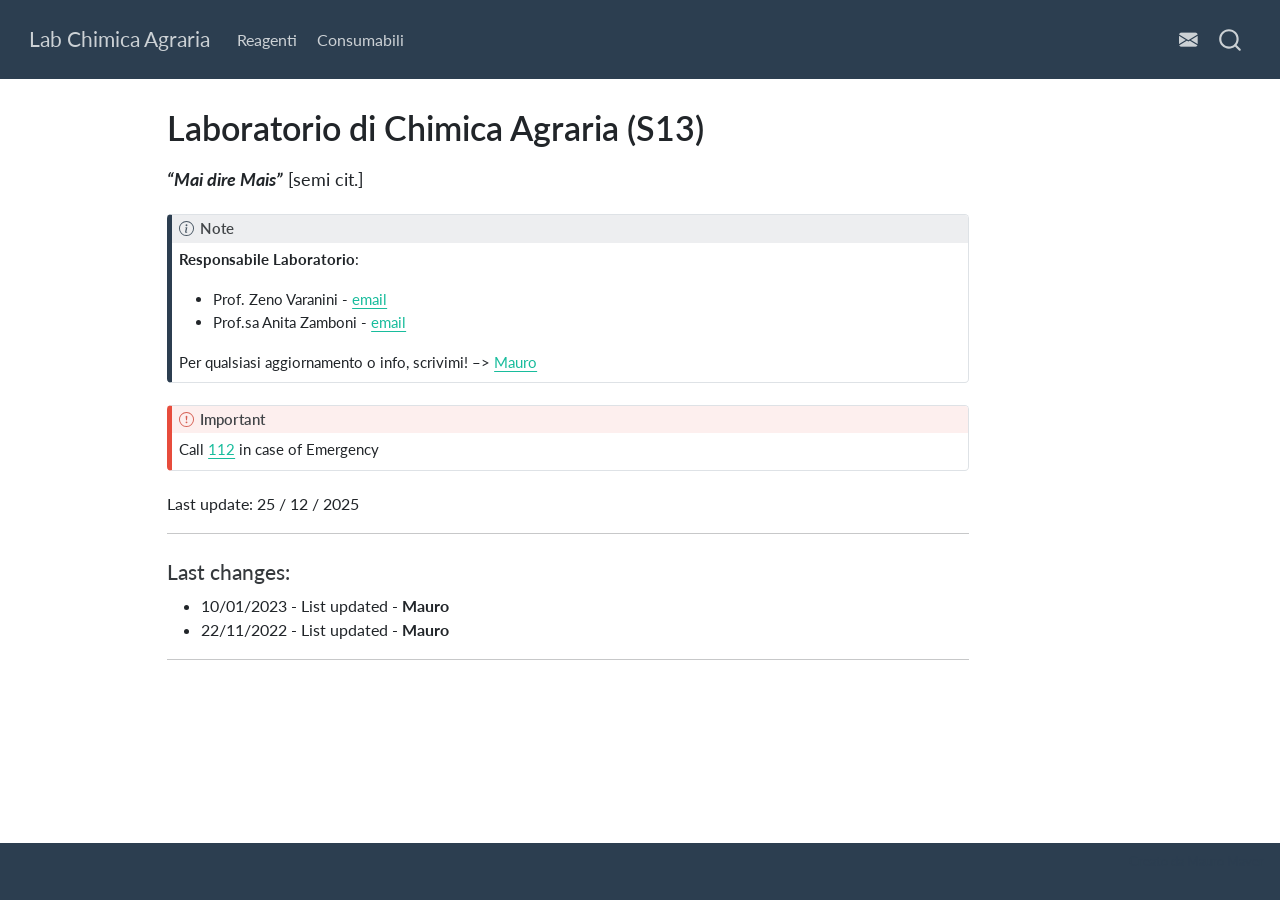
==== docs/index.html @ 0b7c9c54 "update" ====
<!DOCTYPE html>
<html xmlns="http://www.w3.org/1999/xhtml" lang="en" xml:lang="en"><head>

<meta charset="utf-8">
<meta name="generator" content="quarto-1.9.31">

<meta name="viewport" content="width=device-width, initial-scale=1.0, user-scalable=yes">


<title>Laboratorio di Chimica Agraria (S13) – Lab Chimica Agraria</title>
<style>
/* Default styles provided by pandoc.
** See https://pandoc.org/MANUAL.html#variables-for-html for config info.
*/
code{white-space: pre-wrap;}
span.smallcaps{font-variant: small-caps;}
div.columns{display: flex; gap: min(4vw, 1.5em);}
div.column{flex: auto; overflow-x: auto;}
div.hanging-indent{margin-left: 1.5em; text-indent: -1.5em;}
ul.task-list{list-style: none;}
ul.task-list li input[type="checkbox"] {
  width: 0.8em;
  margin: 0 0.8em 0.2em -1em; /* quarto-specific, see https://github.com/quarto-dev/quarto-cli/issues/4556 */ 
  vertical-align: middle;
}
</style>


<script src="site_libs/quarto-nav/quarto-nav.js"></script>
<script src="site_libs/quarto-nav/headroom.min.js"></script>
<script src="site_libs/clipboard/clipboard.min.js"></script>
<script src="site_libs/quarto-search/autocomplete.umd.js"></script>
<script src="site_libs/quarto-search/fuse.min.js"></script>
<script src="site_libs/quarto-search/quarto-search.js"></script>
<meta name="quarto:offset" content="./">
<script src="site_libs/quarto-html/quarto.js" type="module"></script>
<script src="site_libs/quarto-html/tabsets/tabsets.js" type="module"></script>
<script src="site_libs/quarto-html/popper.min.js"></script>
<script src="site_libs/quarto-html/tippy.umd.min.js"></script>
<script src="site_libs/quarto-html/anchor.min.js"></script>
<link href="site_libs/quarto-html/tippy.css" rel="stylesheet">
<link href="site_libs/quarto-html/quarto-syntax-highlighting-7c69b197886ae2a34062761d21e44731.css" rel="stylesheet" id="quarto-text-highlighting-styles">
<script src="site_libs/bootstrap/bootstrap.min.js"></script>
<link href="site_libs/bootstrap/bootstrap-icons.css" rel="stylesheet">
<link href="site_libs/bootstrap/bootstrap-7eb7cf1bc6556a2c953c94abdfd57efa.min.css" rel="stylesheet" append-hash="true" id="quarto-bootstrap" data-mode="light">
<script id="quarto-search-options" type="application/json">{
  "location": "navbar",
  "copy-button": false,
  "collapse-after": 3,
  "panel-placement": "end",
  "type": "overlay",
  "limit": 50,
  "keyboard-shortcut": [
    "f",
    "/",
    "s"
  ],
  "show-item-context": false,
  "language": {
    "search-no-results-text": "No results",
    "search-matching-documents-text": "matching documents",
    "search-copy-link-title": "Copy link to search",
    "search-hide-matches-text": "Hide additional matches",
    "search-more-match-text": "more match in this document",
    "search-more-matches-text": "more matches in this document",
    "search-clear-button-title": "Clear",
    "search-text-placeholder": "",
    "search-detached-cancel-button-title": "Cancel",
    "search-submit-button-title": "Submit",
    "search-label": "Search"
  }
}</script>


<link rel="stylesheet" href="styles.css">
</head>

<body class="nav-fixed quarto-light">

<div id="quarto-search-results"></div>
  <header id="quarto-header" class="headroom fixed-top">
    <nav class="navbar navbar-expand-lg " data-bs-theme="dark">
      <div class="navbar-container container-fluid">
      <div class="navbar-brand-container mx-auto">
    <a class="navbar-brand" href="./index.html">
    <span class="navbar-title">Lab Chimica Agraria</span>
    </a>
  </div>
            <div id="quarto-search" class="" title="Search"></div>
          <button class="navbar-toggler" type="button" data-bs-toggle="collapse" data-bs-target="#navbarCollapse" aria-controls="navbarCollapse" role="menu" aria-expanded="false" aria-label="Toggle navigation" onclick="if (window.quartoToggleHeadroom) { window.quartoToggleHeadroom(); }">
  <span class="navbar-toggler-icon"></span>
</button>
          <div class="collapse navbar-collapse" id="navbarCollapse">
            <ul class="navbar-nav navbar-nav-scroll me-auto">
  <li class="nav-item">
    <a class="nav-link" href="./reagenti.html"> 
<span class="menu-text">Reagenti</span></a>
  </li>  
  <li class="nav-item">
    <a class="nav-link" href="./consumabili.html"> 
<span class="menu-text">Consumabili</span></a>
  </li>  
</ul>
            <ul class="navbar-nav navbar-nav-scroll ms-auto">
  <li class="nav-item compact">
    <a class="nav-link" href="mailto:mauro.maver@univr.it"> <i class="bi bi-envelope-fill" role="img">
</i> 
<span class="menu-text"></span></a>
  </li>  
</ul>
          </div> <!-- /navcollapse -->
            <div class="quarto-navbar-tools">
</div>
      </div> <!-- /container-fluid -->
    </nav>
</header>
<!-- content -->
<div id="quarto-content" class="quarto-container page-columns page-rows-contents page-layout-article page-navbar">
<!-- sidebar -->
<!-- margin-sidebar -->
    <div id="quarto-margin-sidebar" class="sidebar margin-sidebar zindex-bottom">
        
    </div>
<!-- main -->
<main class="content" id="quarto-document-content">

<header id="title-block-header" class="quarto-title-block default">
<div class="quarto-title">
<h1 class="title">Laboratorio di Chimica Agraria (S13)</h1>
</div>



<div class="quarto-title-meta">

    
  
    
  </div>
  


</header>


<div style="font-size:18px;">
<p><strong><em>“Mai dire Mais”</em></strong> [semi cit.]</p>
</div>
<div class="callout callout-style-default callout-note callout-titled">
<div class="callout-header d-flex align-content-center">
<div class="callout-icon-container">
<i class="callout-icon"></i>
</div>
<div class="callout-title-container flex-fill">
Note
</div>
</div>
<div class="callout-body-container callout-body">
<p><strong>Responsabile Laboratorio</strong>:</p>
<ul>
<li>Prof.&nbsp;Zeno Varanini - <a href="mailto:zeno.varanini@univr.it">email</a></li>
<li>Prof.sa Anita Zamboni - <a href="mailto:anita.zamboni@univr.it">email</a></li>
</ul>
<!-- **Laboratory Technician**: Fabio Valentinuzzi - [email](mailto:fabio.valentinuzzi@unibz.it) [phone](tel:+39 0471017627)  -->
<p>Per qualsiasi aggiornamento o info, scrivimi! –&gt; <a href="mailto:mauro.maver@univr.it?subject=%5BUpdate%5D%20Storage%20e%20Lab">Mauro</a></p>
</div>
</div>
<div class="callout callout-style-default callout-important callout-titled">
<div class="callout-header d-flex align-content-center">
<div class="callout-icon-container">
<i class="callout-icon"></i>
</div>
<div class="callout-title-container flex-fill">
Important
</div>
</div>
<div class="callout-body-container callout-body">
<p>Call <a href="tel:112">112</a> in case of Emergency</p>
</div>
</div>
<p>Last update: 25 / 12 / 2025</p>
<hr>
<section id="last-changes" class="level4">
<h4 class="anchored" data-anchor-id="last-changes">Last changes:</h4>
<ul>
<li>10/01/2023 - List updated - <strong>Mauro</strong></li>
<li>22/11/2022 - List updated - <strong>Mauro</strong></li>
</ul>
<hr>
<div style="font-size:20px;">


</div>
</section>

<a onclick="window.scrollTo(0, 0); return false;" role="button" id="quarto-back-to-top"><i class="bi bi-arrow-up"></i> Back to top</a></main> <!-- /main -->
<script id="quarto-html-after-body" type="application/javascript">
  window.document.addEventListener("DOMContentLoaded", function (event) {
    const icon = "";
    const anchorJS = new window.AnchorJS();
    anchorJS.options = {
      placement: 'right',
      icon: icon
    };
    anchorJS.add('.anchored');
    const isCodeAnnotation = (el) => {
      for (const clz of el.classList) {
        if (clz.startsWith('code-annotation-')) {                     
          return true;
        }
      }
      return false;
    }
    const onCopySuccess = function(e) {
      // button target
      const button = e.trigger;
      // don't keep focus
      button.blur();
      // flash "checked"
      button.classList.add('code-copy-button-checked');
      var currentTitle = button.getAttribute("title");
      button.setAttribute("title", "Copied!");
      let tooltip;
      if (window.bootstrap) {
        button.setAttribute("data-bs-toggle", "tooltip");
        button.setAttribute("data-bs-placement", "left");
        button.setAttribute("data-bs-title", "Copied!");
        tooltip = new bootstrap.Tooltip(button, 
          { trigger: "manual", 
            customClass: "code-copy-button-tooltip",
            offset: [0, -8]});
        tooltip.show();    
      }
      setTimeout(function() {
        if (tooltip) {
          tooltip.hide();
          button.removeAttribute("data-bs-title");
          button.removeAttribute("data-bs-toggle");
          button.removeAttribute("data-bs-placement");
        }
        button.setAttribute("title", currentTitle);
        button.classList.remove('code-copy-button-checked');
      }, 1000);
      // clear code selection
      e.clearSelection();
    }
    const getTextToCopy = function(trigger) {
      const outerScaffold = trigger.parentElement.cloneNode(true);
      const codeEl = outerScaffold.querySelector('code');
      for (const childEl of codeEl.children) {
        if (isCodeAnnotation(childEl)) {
          childEl.remove();
        }
      }
      return codeEl.innerText;
    }
    const clipboard = new window.ClipboardJS('.code-copy-button:not([data-in-quarto-modal])', {
      text: getTextToCopy
    });
    clipboard.on('success', onCopySuccess);
    if (window.document.getElementById('quarto-embedded-source-code-modal')) {
      const clipboardModal = new window.ClipboardJS('.code-copy-button[data-in-quarto-modal]', {
        text: getTextToCopy,
        container: window.document.getElementById('quarto-embedded-source-code-modal')
      });
      clipboardModal.on('success', onCopySuccess);
    }
      var localhostRegex = new RegExp(/^(?:http|https):\/\/localhost\:?[0-9]*\//);
      var mailtoRegex = new RegExp(/^mailto:/);
        var filterRegex = new RegExp('/' + window.location.host + '/');
      var isInternal = (href) => {
          return filterRegex.test(href) || localhostRegex.test(href) || mailtoRegex.test(href);
      }
      // Inspect non-navigation links and adorn them if external
     var links = window.document.querySelectorAll('a[href]:not(.nav-link):not(.navbar-brand):not(.toc-action):not(.sidebar-link):not(.sidebar-item-toggle):not(.pagination-link):not(.no-external):not([aria-hidden]):not(.dropdown-item):not(.quarto-navigation-tool):not(.about-link)');
      for (var i=0; i<links.length; i++) {
        const link = links[i];
        if (!isInternal(link.href)) {
          // undo the damage that might have been done by quarto-nav.js in the case of
          // links that we want to consider external
          if (link.dataset.originalHref !== undefined) {
            link.href = link.dataset.originalHref;
          }
        }
      }
    function tippyHover(el, contentFn, onTriggerFn, onUntriggerFn) {
      const config = {
        allowHTML: true,
        maxWidth: 500,
        delay: 100,
        arrow: false,
        appendTo: function(el) {
            return el.parentElement;
        },
        interactive: true,
        interactiveBorder: 10,
        theme: 'quarto',
        placement: 'bottom-start',
      };
      if (contentFn) {
        config.content = contentFn;
      }
      if (onTriggerFn) {
        config.onTrigger = onTriggerFn;
      }
      if (onUntriggerFn) {
        config.onUntrigger = onUntriggerFn;
      }
      window.tippy(el, config); 
    }
    const noterefs = window.document.querySelectorAll('a[role="doc-noteref"]');
    for (var i=0; i<noterefs.length; i++) {
      const ref = noterefs[i];
      tippyHover(ref, function() {
        // use id or data attribute instead here
        let href = ref.getAttribute('data-footnote-href') || ref.getAttribute('href');
        try { href = new URL(href).hash; } catch {}
        const id = href.replace(/^#\/?/, "");
        const note = window.document.getElementById(id);
        if (note) {
          return note.innerHTML;
        } else {
          return "";
        }
      });
    }
    const xrefs = window.document.querySelectorAll('a.quarto-xref');
    const processXRef = (id, note) => {
      // Strip column container classes
      const stripColumnClz = (el) => {
        el.classList.remove("page-full", "page-columns");
        if (el.children) {
          for (const child of el.children) {
            stripColumnClz(child);
          }
        }
      }
      stripColumnClz(note)
      if (id === null || id.startsWith('sec-')) {
        // Special case sections, only their first couple elements
        const container = document.createElement("div");
        if (note.children && note.children.length > 2) {
          container.appendChild(note.children[0].cloneNode(true));
          for (let i = 1; i < note.children.length; i++) {
            const child = note.children[i];
            if (child.tagName === "P" && child.innerText === "") {
              continue;
            } else {
              container.appendChild(child.cloneNode(true));
              break;
            }
          }
          if (window.Quarto?.typesetMath) {
            window.Quarto.typesetMath(container);
          }
          return container.innerHTML
        } else {
          if (window.Quarto?.typesetMath) {
            window.Quarto.typesetMath(note);
          }
          return note.innerHTML;
        }
      } else {
        // Remove any anchor links if they are present
        const anchorLink = note.querySelector('a.anchorjs-link');
        if (anchorLink) {
          anchorLink.remove();
        }
        if (window.Quarto?.typesetMath) {
          window.Quarto.typesetMath(note);
        }
        if (note.classList.contains("callout")) {
          return note.outerHTML;
        } else {
          return note.innerHTML;
        }
      }
    }
    for (var i=0; i<xrefs.length; i++) {
      const xref = xrefs[i];
      tippyHover(xref, undefined, function(instance) {
        instance.disable();
        let url = xref.getAttribute('href');
        let hash = undefined; 
        if (url.startsWith('#')) {
          hash = url;
        } else {
          try { hash = new URL(url).hash; } catch {}
        }
        if (hash) {
          const id = hash.replace(/^#\/?/, "");
          const note = window.document.getElementById(id);
          if (note !== null) {
            try {
              const html = processXRef(id, note.cloneNode(true));
              instance.setContent(html);
            } finally {
              instance.enable();
              instance.show();
            }
          } else {
            // See if we can fetch this
            fetch(url.split('#')[0])
            .then(res => res.text())
            .then(html => {
              const parser = new DOMParser();
              const htmlDoc = parser.parseFromString(html, "text/html");
              const note = htmlDoc.getElementById(id);
              if (note !== null) {
                const html = processXRef(id, note);
                instance.setContent(html);
              } 
            }).finally(() => {
              instance.enable();
              instance.show();
            });
          }
        } else {
          // See if we can fetch a full url (with no hash to target)
          // This is a special case and we should probably do some content thinning / targeting
          fetch(url)
          .then(res => res.text())
          .then(html => {
            const parser = new DOMParser();
            const htmlDoc = parser.parseFromString(html, "text/html");
            const note = htmlDoc.querySelector('main.content');
            if (note !== null) {
              // This should only happen for chapter cross references
              // (since there is no id in the URL)
              // remove the first header
              if (note.children.length > 0 && note.children[0].tagName === "HEADER") {
                note.children[0].remove();
              }
              const html = processXRef(null, note);
              instance.setContent(html);
            } 
          }).finally(() => {
            instance.enable();
            instance.show();
          });
        }
      }, function(instance) {
      });
    }
        let selectedAnnoteEl;
        const selectorForAnnotation = ( cell, annotation) => {
          let cellAttr = 'data-code-cell="' + cell + '"';
          let lineAttr = 'data-code-annotation="' +  annotation + '"';
          const selector = 'span[' + cellAttr + '][' + lineAttr + ']';
          return selector;
        }
        const selectCodeLines = (annoteEl) => {
          const doc = window.document;
          const targetCell = annoteEl.getAttribute("data-target-cell");
          const targetAnnotation = annoteEl.getAttribute("data-target-annotation");
          const annoteSpan = window.document.querySelector(selectorForAnnotation(targetCell, targetAnnotation));
          const lines = annoteSpan.getAttribute("data-code-lines").split(",");
          const lineIds = lines.map((line) => {
            return targetCell + "-" + line;
          })
          let top = null;
          let height = null;
          let parent = null;
          if (lineIds.length > 0) {
              //compute the position of the single el (top and bottom and make a div)
              const el = window.document.getElementById(lineIds[0]);
              top = el.offsetTop;
              height = el.offsetHeight;
              parent = el.parentElement.parentElement;
            if (lineIds.length > 1) {
              const lastEl = window.document.getElementById(lineIds[lineIds.length - 1]);
              const bottom = lastEl.offsetTop + lastEl.offsetHeight;
              height = bottom - top;
            }
            if (top !== null && height !== null && parent !== null) {
              // cook up a div (if necessary) and position it 
              let div = window.document.getElementById("code-annotation-line-highlight");
              if (div === null) {
                div = window.document.createElement("div");
                div.setAttribute("id", "code-annotation-line-highlight");
                div.style.position = 'absolute';
                parent.appendChild(div);
              }
              div.style.top = top - 2 + "px";
              div.style.height = height + 4 + "px";
              div.style.left = 0;
              let gutterDiv = window.document.getElementById("code-annotation-line-highlight-gutter");
              if (gutterDiv === null) {
                gutterDiv = window.document.createElement("div");
                gutterDiv.setAttribute("id", "code-annotation-line-highlight-gutter");
                gutterDiv.style.position = 'absolute';
                const codeCell = window.document.getElementById(targetCell);
                const gutter = codeCell.querySelector('.code-annotation-gutter');
                gutter.appendChild(gutterDiv);
              }
              gutterDiv.style.top = top - 2 + "px";
              gutterDiv.style.height = height + 4 + "px";
            }
            selectedAnnoteEl = annoteEl;
          }
        };
        const unselectCodeLines = () => {
          const elementsIds = ["code-annotation-line-highlight", "code-annotation-line-highlight-gutter"];
          elementsIds.forEach((elId) => {
            const div = window.document.getElementById(elId);
            if (div) {
              div.remove();
            }
          });
          selectedAnnoteEl = undefined;
        };
          // Handle positioning of the toggle
      window.addEventListener(
        "resize",
        throttle(() => {
          elRect = undefined;
          if (selectedAnnoteEl) {
            selectCodeLines(selectedAnnoteEl);
          }
        }, 10)
      );
      function throttle(fn, ms) {
      let throttle = false;
      let timer;
        return (...args) => {
          if(!throttle) { // first call gets through
              fn.apply(this, args);
              throttle = true;
          } else { // all the others get throttled
              if(timer) clearTimeout(timer); // cancel #2
              timer = setTimeout(() => {
                fn.apply(this, args);
                timer = throttle = false;
              }, ms);
          }
        };
      }
        // Attach click handler to the DT
        const annoteDls = window.document.querySelectorAll('dt[data-target-cell]');
        for (const annoteDlNode of annoteDls) {
          annoteDlNode.addEventListener('click', (event) => {
            const clickedEl = event.target;
            if (clickedEl !== selectedAnnoteEl) {
              unselectCodeLines();
              const activeEl = window.document.querySelector('dt[data-target-cell].code-annotation-active');
              if (activeEl) {
                activeEl.classList.remove('code-annotation-active');
              }
              selectCodeLines(clickedEl);
              clickedEl.classList.add('code-annotation-active');
            } else {
              // Unselect the line
              unselectCodeLines();
              clickedEl.classList.remove('code-annotation-active');
            }
          });
        }
    const findCites = (el) => {
      const parentEl = el.parentElement;
      if (parentEl) {
        const cites = parentEl.dataset.cites;
        if (cites) {
          return {
            el,
            cites: cites.split(' ')
          };
        } else {
          return findCites(el.parentElement)
        }
      } else {
        return undefined;
      }
    };
    var bibliorefs = window.document.querySelectorAll('a[role="doc-biblioref"]');
    for (var i=0; i<bibliorefs.length; i++) {
      const ref = bibliorefs[i];
      const citeInfo = findCites(ref);
      if (citeInfo) {
        tippyHover(citeInfo.el, function() {
          var popup = window.document.createElement('div');
          citeInfo.cites.forEach(function(cite) {
            var citeDiv = window.document.createElement('div');
            citeDiv.classList.add('hanging-indent');
            citeDiv.classList.add('csl-entry');
            var biblioDiv = window.document.getElementById('ref-' + cite);
            if (biblioDiv) {
              citeDiv.innerHTML = biblioDiv.innerHTML;
            }
            popup.appendChild(citeDiv);
          });
          return popup.innerHTML;
        });
      }
    }
  });
  </script>
</div> <!-- /content -->
<footer class="footer">
  <div class="nav-footer">
    <div class="nav-footer-left">
      &nbsp;
    </div>   
    <div class="nav-footer-center">
      &nbsp;
    </div>
    <div class="nav-footer-right">
<p>Creato da Mauro Maver</p>
</div>
  </div>
</footer>




</body></html>
---- docs/site_libs/quarto-html/tippy.css ----
.tippy-box[data-animation=fade][data-state=hidden]{opacity:0}[data-tippy-root]{max-width:calc(100vw - 10px)}.tippy-box{position:relative;background-color:#333;color:#fff;border-radius:4px;font-size:14px;line-height:1.4;white-space:normal;outline:0;transition-property:transform,visibility,opacity}.tippy-box[data-placement^=top]>.tippy-arrow{bottom:0}.tippy-box[data-placement^=top]>.tippy-arrow:before{bottom:-7px;left:0;border-width:8px 8px 0;border-top-color:initial;transform-origin:center top}.tippy-box[data-placement^=bottom]>.tippy-arrow{top:0}.tippy-box[data-placement^=bottom]>.tippy-arrow:before{top:-7px;left:0;border-width:0 8px 8px;border-bottom-color:initial;transform-origin:center bottom}.tippy-box[data-placement^=left]>.tippy-arrow{right:0}.tippy-box[data-placement^=left]>.tippy-arrow:before{border-width:8px 0 8px 8px;border-left-color:initial;right:-7px;transform-origin:center left}.tippy-box[data-placement^=right]>.tippy-arrow{left:0}.tippy-box[data-placement^=right]>.tippy-arrow:before{left:-7px;border-width:8px 8px 8px 0;border-right-color:initial;transform-origin:center right}.tippy-box[data-inertia][data-state=visible]{transition-timing-function:cubic-bezier(.54,1.5,.38,1.11)}.tippy-arrow{width:16px;height:16px;color:#333}.tippy-arrow:before{content:"";position:absolute;border-color:transparent;border-style:solid}.tippy-content{position:relative;padding:5px 9px;z-index:1}
---- docs/site_libs/quarto-html/quarto-syntax-highlighting-7c69b197886ae2a34062761d21e44731.css ----
/* quarto syntax highlight colors */
:root {
  --quarto-hl-ot-color: #003B4F;
  --quarto-hl-at-color: #657422;
  --quarto-hl-ss-color: #20794D;
  --quarto-hl-an-color: #5E5E5E;
  --quarto-hl-fu-color: #4758AB;
  --quarto-hl-st-color: #20794D;
  --quarto-hl-cf-color: #003B4F;
  --quarto-hl-op-color: #5E5E5E;
  --quarto-hl-er-color: #AD0000;
  --quarto-hl-bn-color: #AD0000;
  --quarto-hl-al-color: #AD0000;
  --quarto-hl-va-color: #111111;
  --quarto-hl-bu-color: inherit;
  --quarto-hl-ex-color: inherit;
  --quarto-hl-pp-color: #AD0000;
  --quarto-hl-in-color: #5E5E5E;
  --quarto-hl-vs-color: #20794D;
  --quarto-hl-wa-color: #5E5E5E;
  --quarto-hl-do-color: #5E5E5E;
  --quarto-hl-im-color: #00769E;
  --quarto-hl-ch-color: #20794D;
  --quarto-hl-dt-color: #AD0000;
  --quarto-hl-fl-color: #AD0000;
  --quarto-hl-co-color: #5E5E5E;
  --quarto-hl-cv-color: #5E5E5E;
  --quarto-hl-cn-color: #8f5902;
  --quarto-hl-sc-color: #5E5E5E;
  --quarto-hl-dv-color: #AD0000;
  --quarto-hl-kw-color: #003B4F;
}

/* other quarto variables */
:root {
  --quarto-font-monospace: SFMono-Regular, Menlo, Monaco, Consolas, "Liberation Mono", "Courier New", monospace;
}

/* syntax highlight based on Pandoc's rules */
pre > code.sourceCode > span {
  color: #003B4F;
}

code.sourceCode > span {
  color: #003B4F;
}

div.sourceCode,
div.sourceCode pre.sourceCode {
  color: #003B4F;
}

/* Normal */
code span {
  color: #003B4F;
}

/* Alert */
code span.al {
  color: #AD0000;
  font-style: inherit;
}

/* Annotation */
code span.an {
  color: #5E5E5E;
  font-style: inherit;
}

/* Attribute */
code span.at {
  color: #657422;
  font-style: inherit;
}

/* BaseN */
code span.bn {
  color: #AD0000;
  font-style: inherit;
}

/* BuiltIn */
code span.bu {
  font-style: inherit;
}

/* ControlFlow */
code span.cf {
  color: #003B4F;
  font-weight: bold;
  font-style: inherit;
}

/* Char */
code span.ch {
  color: #20794D;
  font-style: inherit;
}

/* Constant */
code span.cn {
  color: #8f5902;
  font-style: inherit;
}

/* Comment */
code span.co {
  color: #5E5E5E;
  font-style: inherit;
}

/* CommentVar */
code span.cv {
  color: #5E5E5E;
  font-style: italic;
}

/* Documentation */
code span.do {
  color: #5E5E5E;
  font-style: italic;
}

/* DataType */
code span.dt {
  color: #AD0000;
  font-style: inherit;
}

/* DecVal */
code span.dv {
  color: #AD0000;
  font-style: inherit;
}

/* Error */
code span.er {
  color: #AD0000;
  font-style: inherit;
}

/* Extension */
code span.ex {
  font-style: inherit;
}

/* Float */
code span.fl {
  color: #AD0000;
  font-style: inherit;
}

/* Function */
code span.fu {
  color: #4758AB;
  font-style: inherit;
}

/* Import */
code span.im {
  color: #00769E;
  font-style: inherit;
}

/* Information */
code span.in {
  color: #5E5E5E;
  font-style: inherit;
}

/* Keyword */
code span.kw {
  color: #003B4F;
  font-weight: bold;
  font-style: inherit;
}

/* Operator */
code span.op {
  color: #5E5E5E;
  font-style: inherit;
}

/* Other */
code span.ot {
  color: #003B4F;
  font-style: inherit;
}

/* Preprocessor */
code span.pp {
  color: #AD0000;
  font-style: inherit;
}

/* SpecialChar */
code span.sc {
  color: #5E5E5E;
  font-style: inherit;
}

/* SpecialString */
code span.ss {
  color: #20794D;
  font-style: inherit;
}

/* String */
code span.st {
  color: #20794D;
  font-style: inherit;
}

/* Variable */
code span.va {
  color: #111111;
  font-style: inherit;
}

/* VerbatimString */
code span.vs {
  color: #20794D;
  font-style: inherit;
}

/* Warning */
code span.wa {
  color: #5E5E5E;
  font-style: italic;
}

.prevent-inlining {
  content: "</";
}

/*# sourceMappingURL=606289f1d48f6b05ba16068311e045b6.css.map */
---- docs/styles.css ----
/* css styles */

body{ /* Normal  */
      font-size: 16px;
      text-align: justify;
}

h2 { /* Header 2 */
  font-weight: bold;
  border-bottom: none;
  margin-bottom: 0;
}
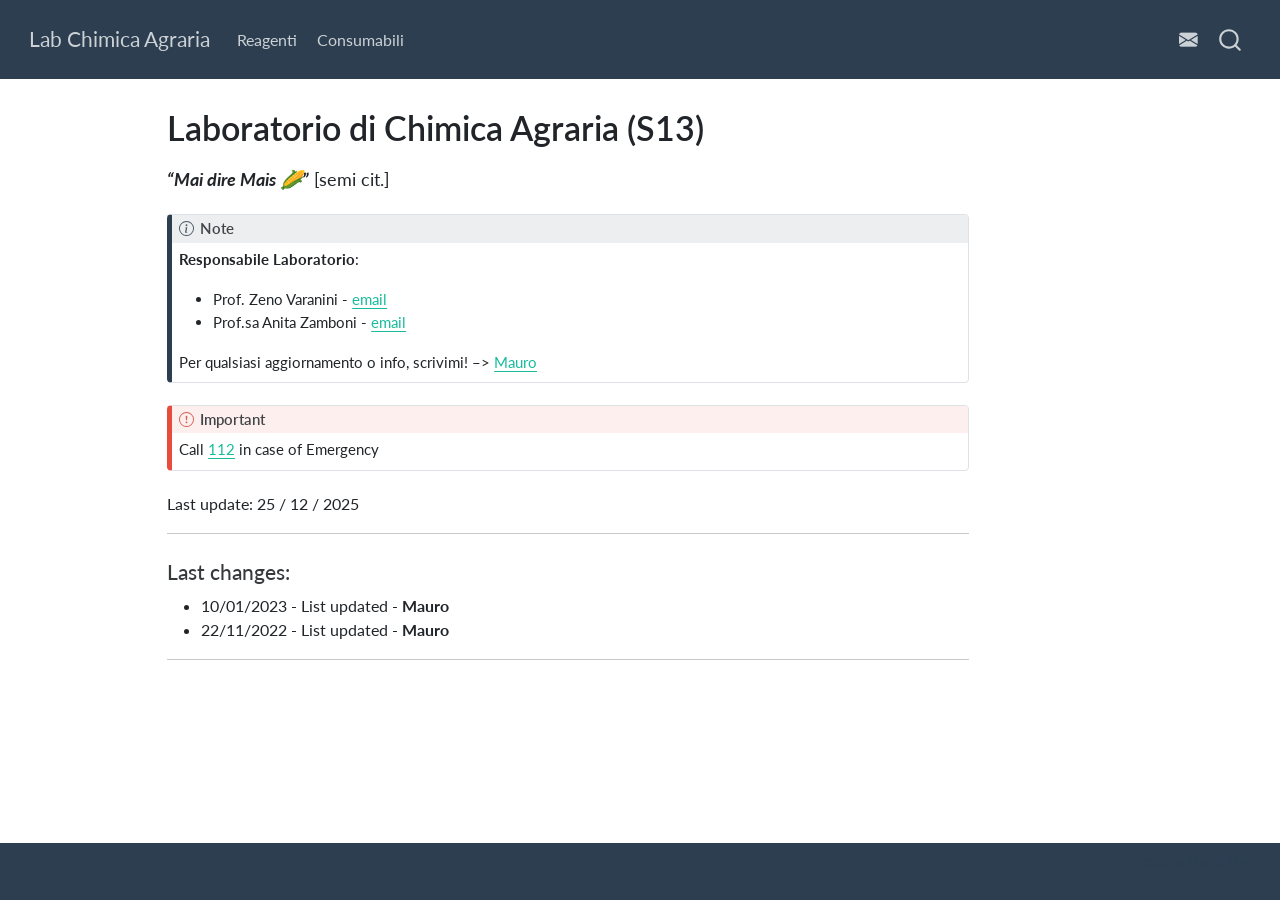
==== commit 3628504f: "update" ====
--- a/docs/index.html
+++ b/docs/index.html
@@ -70,6 +70,7 @@
     "search-label": "Search"
   }
 }</script>
+<style>html{ scroll-behavior: smooth; }</style>
 
 
 <link rel="stylesheet" href="styles.css">
@@ -144,7 +145,7 @@
 
 
 <div style="font-size:18px;">
-<p><strong><em>“Mai dire Mais”</em></strong> [semi cit.]</p>
+<p><strong><em>“Mai dire Mais 🌽”</em></strong> [semi cit.]</p>
 </div>
 <div class="callout callout-style-default callout-note callout-titled">
 <div class="callout-header d-flex align-content-center">
@@ -612,4 +613,5 @@
 
 
 
+<script src="site_libs/quarto-html/zenscroll-min.js"></script>
 </body></html>
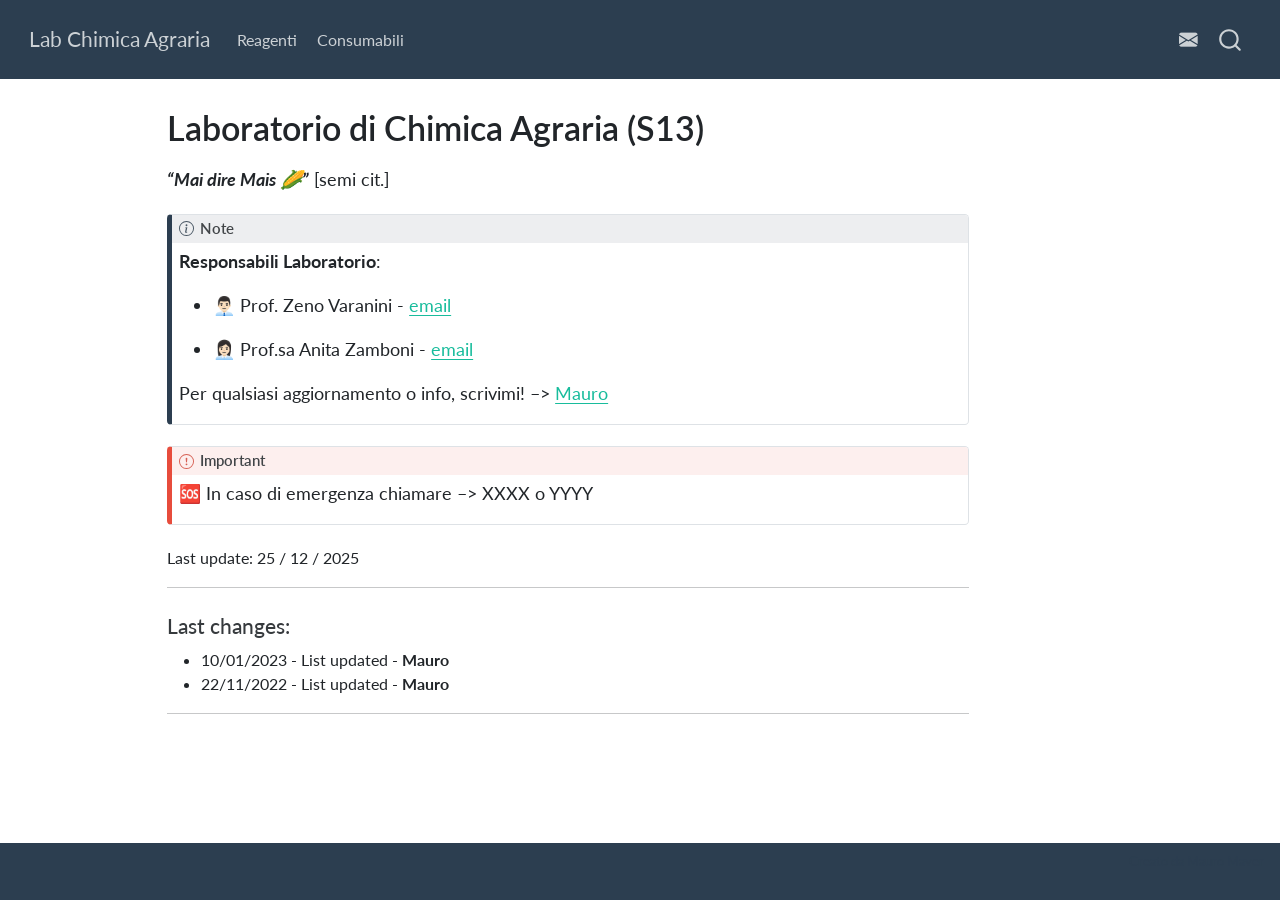
==== commit c590179a: "update" ====
--- a/docs/index.html
+++ b/docs/index.html
@@ -157,13 +157,15 @@
 </div>
 </div>
 <div class="callout-body-container callout-body">
-<p><strong>Responsabile Laboratorio</strong>:</p>
+<div style="font-size:18px;">
+<p><strong>Responsabili Laboratorio</strong>:</p>
 <ul>
-<li>Prof.&nbsp;Zeno Varanini - <a href="mailto:zeno.varanini@univr.it">email</a></li>
-<li>Prof.sa Anita Zamboni - <a href="mailto:anita.zamboni@univr.it">email</a></li>
+<li><p>👨🏻‍💼 Prof.&nbsp;Zeno Varanini - <a href="mailto:zeno.varanini@univr.it">email</a></p></li>
+<li><p>👩🏻‍💼 Prof.sa Anita Zamboni - <a href="mailto:anita.zamboni@univr.it">email</a></p></li>
 </ul>
 <!-- **Laboratory Technician**: Fabio Valentinuzzi - [email](mailto:fabio.valentinuzzi@unibz.it) [phone](tel:+39 0471017627)  -->
 <p>Per qualsiasi aggiornamento o info, scrivimi! –&gt; <a href="mailto:mauro.maver@univr.it?subject=%5BUpdate%5D%20Storage%20e%20Lab">Mauro</a></p>
+</div>
 </div>
 </div>
 <div class="callout callout-style-default callout-important callout-titled">
@@ -176,7 +178,9 @@
 </div>
 </div>
 <div class="callout-body-container callout-body">
-<p>Call <a href="tel:112">112</a> in case of Emergency</p>
+<div style="font-size:18px;">
+<p>🆘 In caso di emergenza chiamare –&gt; XXXX o YYYY <!-- Call [112](tel:112) in case of Emergency --></p>
+</div>
 </div>
 </div>
 <p>Last update: 25 / 12 / 2025</p>
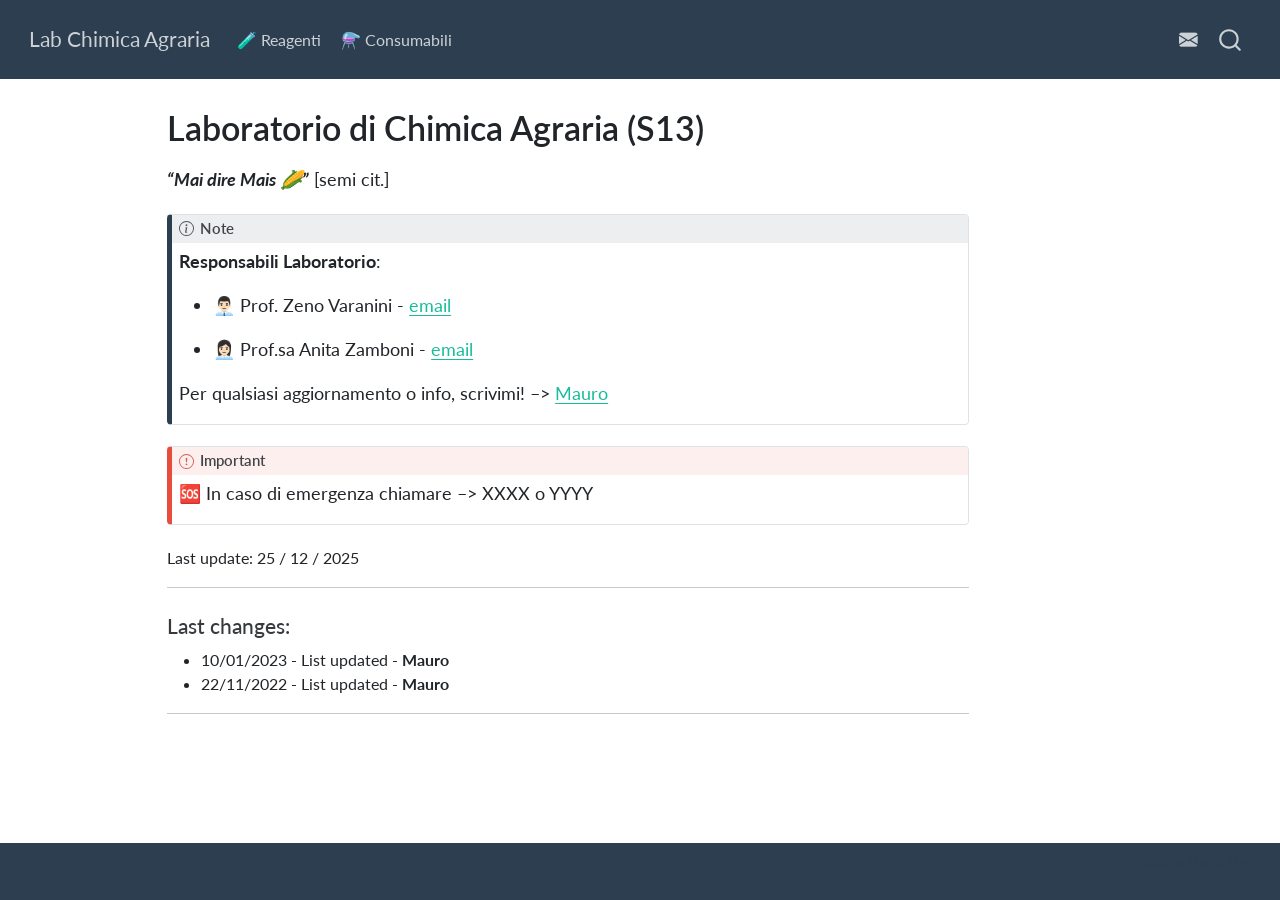
==== commit 0ee7cbeb: "update" ====
--- a/docs/index.html
+++ b/docs/index.html
@@ -95,11 +95,11 @@
             <ul class="navbar-nav navbar-nav-scroll me-auto">
   <li class="nav-item">
     <a class="nav-link" href="./reagenti.html"> 
-<span class="menu-text">Reagenti</span></a>
+<span class="menu-text">🧪 Reagenti</span></a>
   </li>  
   <li class="nav-item">
     <a class="nav-link" href="./consumabili.html"> 
-<span class="menu-text">Consumabili</span></a>
+<span class="menu-text">⚗️ Consumabili</span></a>
   </li>  
 </ul>
             <ul class="navbar-nav navbar-nav-scroll ms-auto">
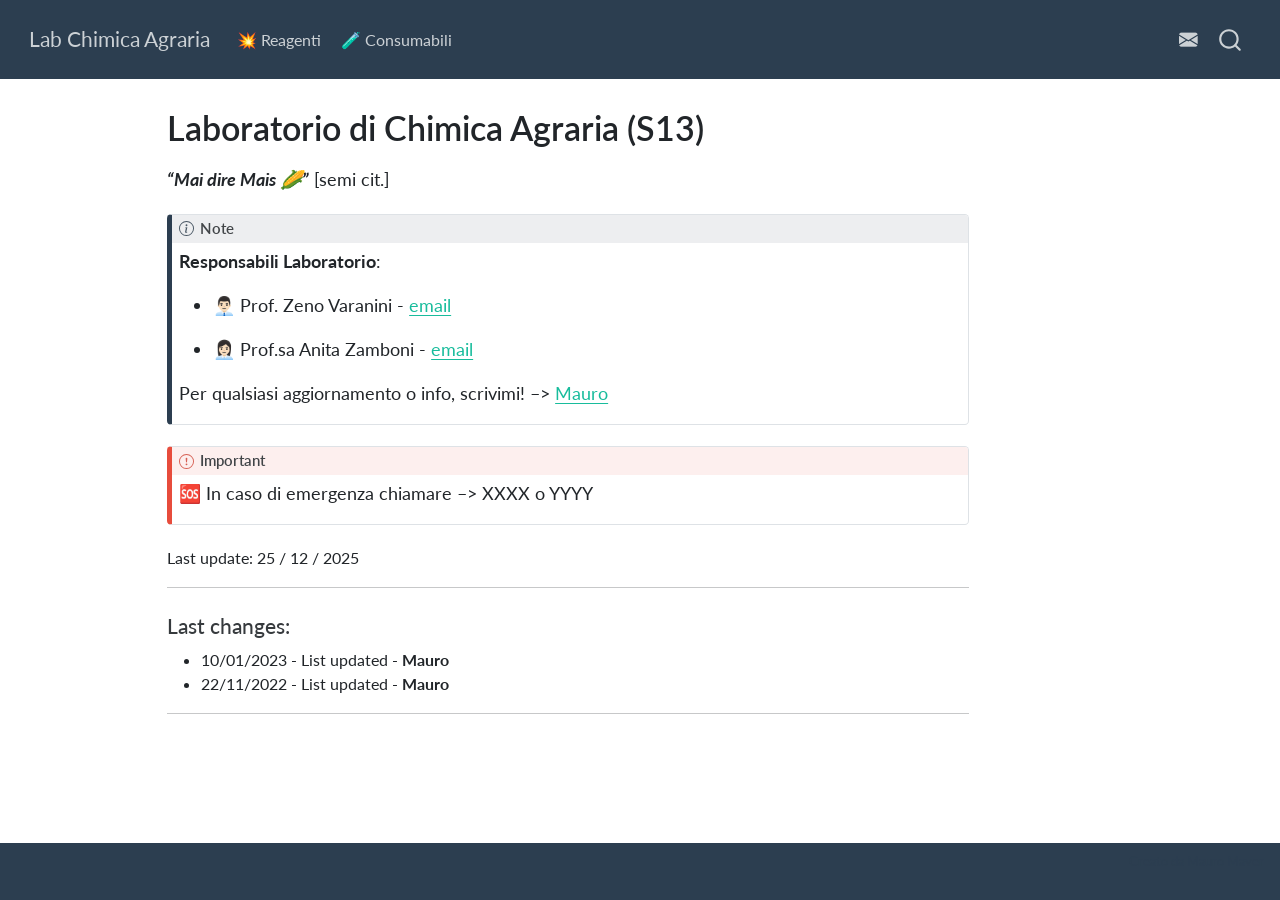
==== commit 7a58a4b4: "update" ====
--- a/docs/index.html
+++ b/docs/index.html
@@ -95,11 +95,11 @@
             <ul class="navbar-nav navbar-nav-scroll me-auto">
   <li class="nav-item">
     <a class="nav-link" href="./reagenti.html"> 
-<span class="menu-text">🧪 Reagenti</span></a>
+<span class="menu-text">💥 Reagenti</span></a>
   </li>  
   <li class="nav-item">
     <a class="nav-link" href="./consumabili.html"> 
-<span class="menu-text">⚗️ Consumabili</span></a>
+<span class="menu-text">🧪 Consumabili</span></a>
   </li>  
 </ul>
             <ul class="navbar-nav navbar-nav-scroll ms-auto">
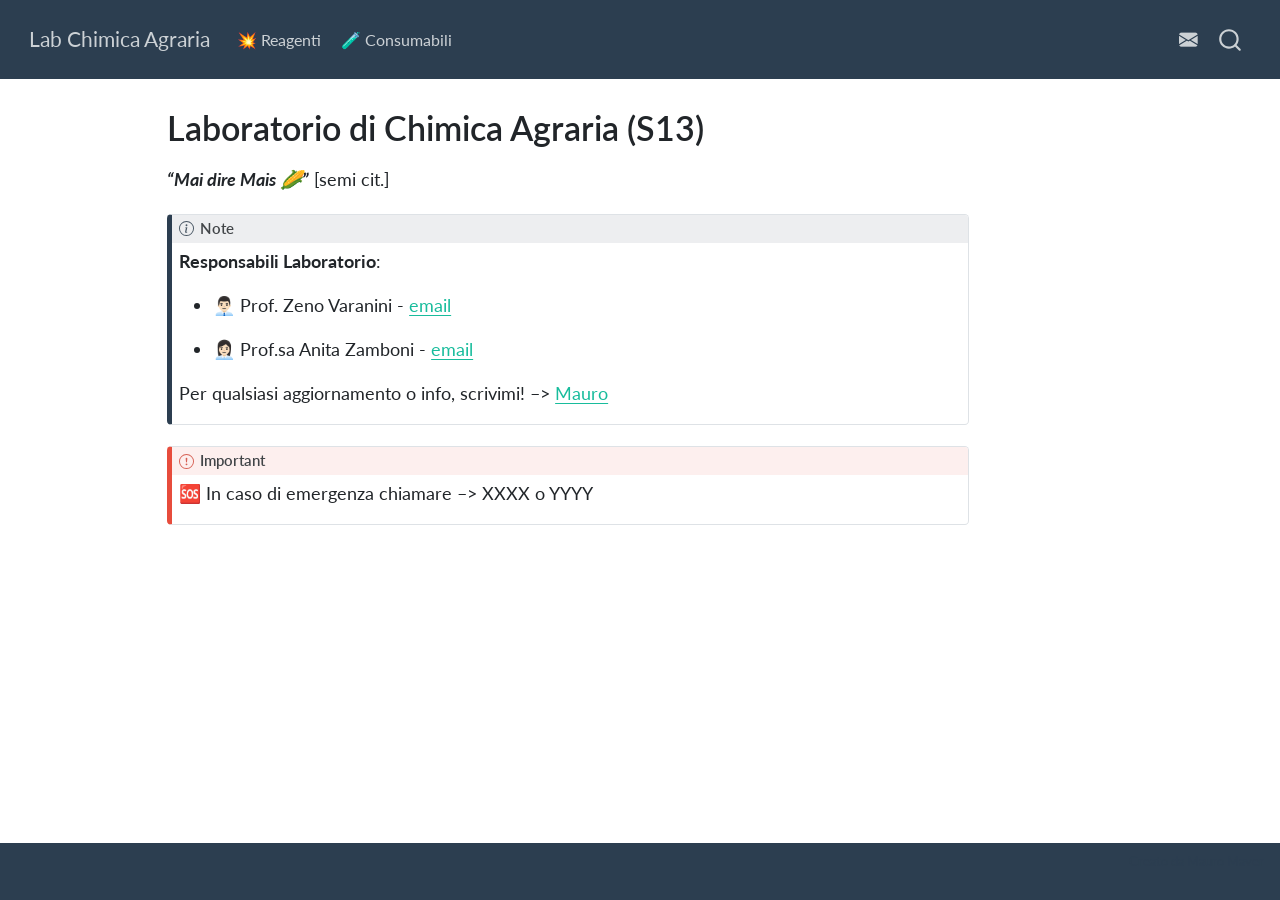
==== commit c1e950b3: "update" ====
--- a/docs/index.html
+++ b/docs/index.html
@@ -183,20 +183,11 @@
 </div>
 </div>
 </div>
-<p>Last update: 25 / 12 / 2025</p>
-<hr>
-<section id="last-changes" class="level4">
-<h4 class="anchored" data-anchor-id="last-changes">Last changes:</h4>
-<ul>
-<li>10/01/2023 - List updated - <strong>Mauro</strong></li>
-<li>22/11/2022 - List updated - <strong>Mauro</strong></li>
-</ul>
-<hr>
 <div style="font-size:20px;">
 
-
-</div>
-</section>
+</div>
+
+
 
 <a onclick="window.scrollTo(0, 0); return false;" role="button" id="quarto-back-to-top"><i class="bi bi-arrow-up"></i> Back to top</a></main> <!-- /main -->
 <script id="quarto-html-after-body" type="application/javascript">
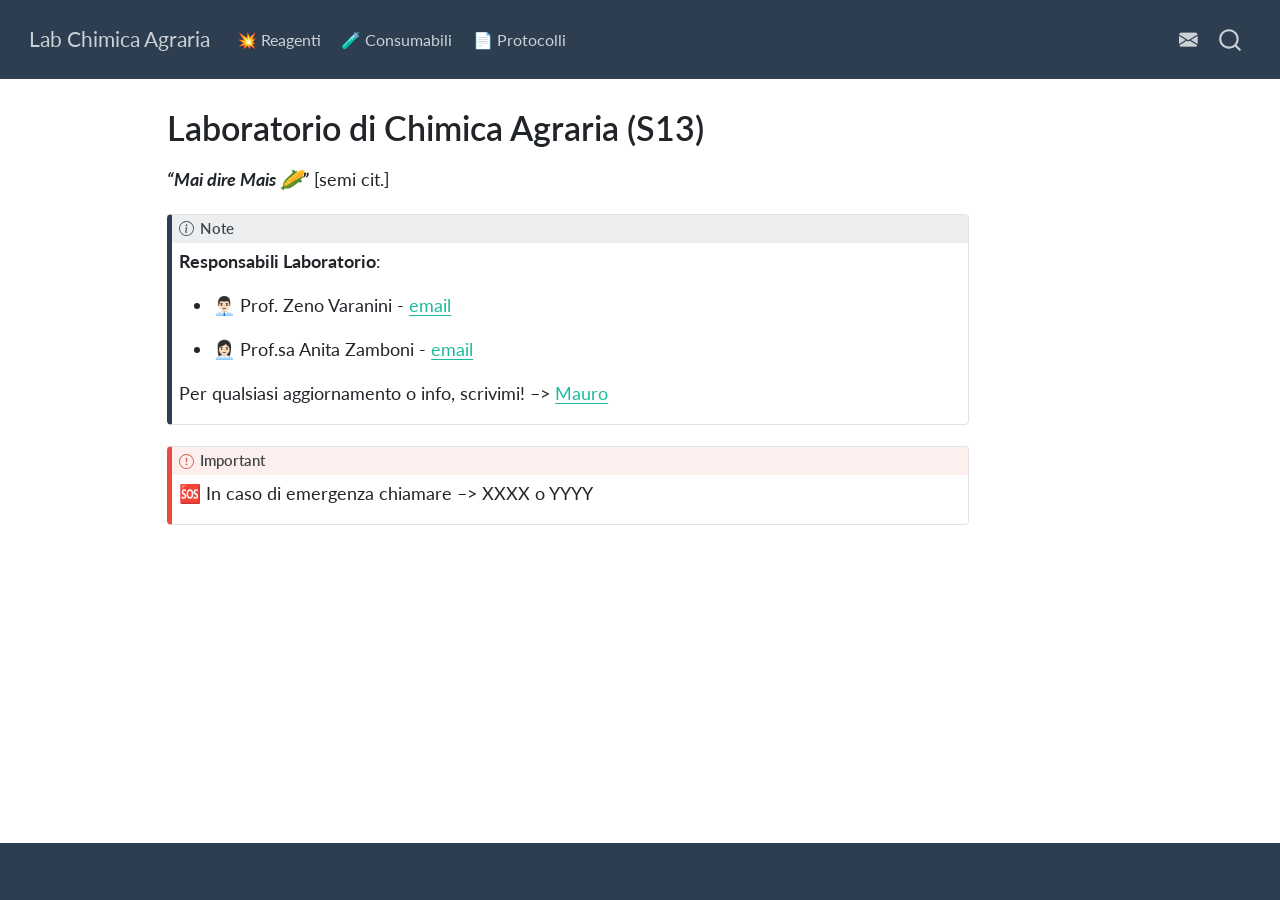
==== commit 6f6a190a: "update" ====
--- a/docs/index.html
+++ b/docs/index.html
@@ -100,6 +100,10 @@
   <li class="nav-item">
     <a class="nav-link" href="./consumabili.html"> 
 <span class="menu-text">🧪 Consumabili</span></a>
+  </li>  
+  <li class="nav-item">
+    <a class="nav-link" href="./protocolli.html"> 
+<span class="menu-text">📄 Protocolli</span></a>
   </li>  
 </ul>
             <ul class="navbar-nav navbar-nav-scroll ms-auto">
